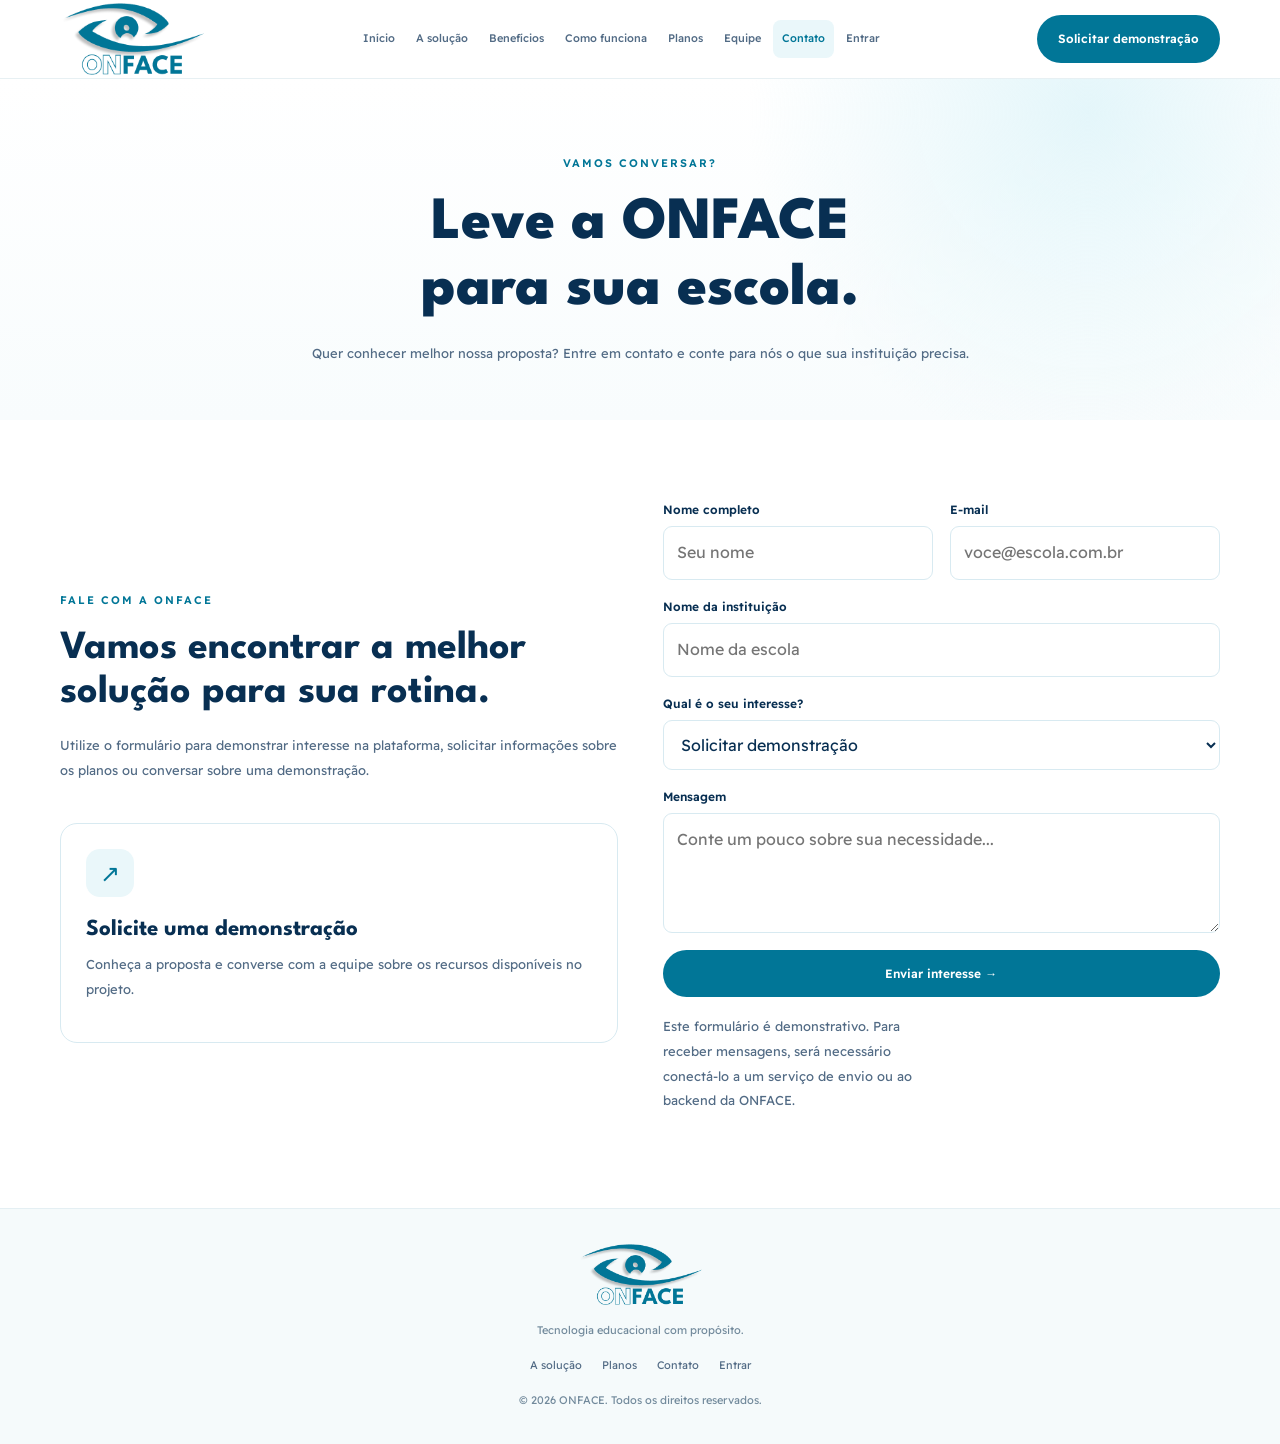
==== ONFACE-main/contato.html @ 7a50031a "Add files via upload" ====
<!DOCTYPE html>
<html lang="pt-BR">

<head>
    <meta charset="UTF-8">

    <meta name="viewport" content="width=device-width, initial-scale=1.0">

    <title>Contato | ONFACE</title>

    <link rel="stylesheet" href="styles.css">

    <link href="https://fonts.googleapis.com/css2?family=League+Spartan:wght@400;500;600;700;800&family=Readex+Pro:wght@300;400;500;600&display=swap"
          rel="stylesheet">
</head>

<body>

<header class="header">

    <div class="container nav-container">

         <a href="index.html" class="logo">
    <img
        src="imagens/logo-onface.png"
        alt="ONFACE — Tecnologia educacional"
        class="logo-image"
    >
</a>

        <button class="menu-toggle"
                id="menu-toggle"
                aria-label="Abrir menu">
            ☰
        </button>

        <nav class="nav-links" id="nav-links">
            <a href="index.html">Início</a>
            <a href="solucao.html">A solução</a>
            <a href="beneficios.html">Benefícios</a>
            <a href="funcionamento.html">Como funciona</a>
            <a href="planos.html">Planos</a>
            <a href="equipe.html">Equipe</a>
            <a href="contato.html">Contato</a>
            <a href="login.html" class="btn-entrar">Entrar</a>
        </nav>

        <a href="contato.html" class="btn btn-primary nav-button">
            Solicitar demonstração
        </a>

    </div>

</header>


<main>

    <section class="page-hero">

        <div class="container">

            <span class="eyebrow">VAMOS CONVERSAR?</span>

            <h1>
                Leve a ONFACE
                <br>
                para sua escola.
            </h1>

            <p>
                Quer conhecer melhor nossa proposta?
                Entre em contato e conte para nós o que sua
                instituição precisa.
            </p>

        </div>

    </section>


    <section class="section">

        <div class="container split-layout">

            <!-- INFORMAÇÕES DE CONTATO -->

            <div>

                <span class="eyebrow">FALE COM A ONFACE</span>

                <h2>
                    Vamos encontrar a melhor solução
                    para sua rotina.
                </h2>

                <p>
                    Utilize o formulário para demonstrar interesse
                    na plataforma, solicitar informações sobre os
                    planos ou conversar sobre uma demonstração.
                </p>

                <br>

                <article class="info-card">

                    <div class="icon-box">↗</div>

                    <h3>Solicite uma demonstração</h3>

                    <p>
                        Conheça a proposta e converse com a equipe
                        sobre os recursos disponíveis no projeto.
                    </p>

                </article>

            </div>


            <!-- FORMULÁRIO -->

            <form class="contact-form" id="contact-form">

                <div class="form-field">

                    <label for="nome">Nome completo</label>

                    <input
                        type="text"
                        id="nome"
                        name="nome"
                        placeholder="Seu nome"
                        autocomplete="name"
                        required
                    >

                </div>


                <div class="form-field">

                    <label for="email">E-mail</label>

                    <input
                        type="email"
                        id="email"
                        name="email"
                        placeholder="voce@escola.com.br"
                        autocomplete="email"
                        required
                    >

                </div>


                <div class="form-field full">

                    <label for="instituicao">Nome da instituição</label>

                    <input
                        type="text"
                        id="instituicao"
                        name="instituicao"
                        placeholder="Nome da escola"
                    >

                </div>


                <div class="form-field full">

                    <label for="interesse">Qual é o seu interesse?</label>

                    <select id="interesse" name="interesse">

                        <option value="demonstracao">
                            Solicitar demonstração
                        </option>

                        <option value="planos">
                            Conhecer os planos
                        </option>

                        <option value="recursos">
                            Conhecer os recursos
                        </option>

                        <option value="outro">
                            Outro assunto
                        </option>

                    </select>

                </div>


                <div class="form-field full">

                    <label for="mensagem">Mensagem</label>

                    <textarea
                        id="mensagem"
                        name="mensagem"
                        placeholder="Conte um pouco sobre sua necessidade..."
                    ></textarea>

                </div>


                <div class="form-field full">

                    <button type="submit" class="btn btn-primary">
                        Enviar interesse →
                    </button>

                </div>

                <p class="form-note">
                    Este formulário é demonstrativo. Para receber
                    mensagens, será necessário conectá-lo a um
                    serviço de envio ou ao backend da ONFACE.
                </p>

                <p
                    id="form-status"
                    class="form-note"
                    role="status"
                    aria-live="polite">
                </p>

            </form>

        </div>

    </section>

</main>


<footer class="footer">

    <div class="container footer-content">

         <a href="index.html" class="logo">
    <img
        src="imagens/logo-onface.png"
        alt="ONFACE — Tecnologia educacional"
        class="logo-image"
    >
</a>

        <p>Tecnologia educacional com propósito.</p>

        <div class="footer-links">
            <a href="solucao.html">A solução</a>
            <a href="planos.html">Planos</a>
            <a href="contato.html">Contato</a>
            <a href="login.html" class="btn-entrar">Entrar</a>
        </div>

        <small>© 2026 ONFACE. Todos os direitos reservados.</small>

    </div>

</footer>


<script src="script.js"></script>

<script>
    const formulario = document.getElementById("contact-form");

    formulario.addEventListener("submit", function(event) {

        event.preventDefault();

        document.getElementById("form-status").textContent =
            "O formulário está preenchido, mas ainda precisa ser conectado ao sistema de envio da ONFACE.";

    });
</script>

</body>
</html>
---- ONFACE-main/styles.css ----
/* =================================
   1. IDENTIDADE VISUAL DA ONFACE
================================= */

:root {
    --azul: #017697;
    --azul-claro: #0794b4;
    --azul-escuro: #082f52;

    --cinza: #526b85;
    --cinza-claro: #f5fafb;
    --borda: #d8eaf1;
    --branco: #ffffff;

    --sombra: 0 15px 40px rgba(7, 59, 81, 0.08);

    --fonte-titulo: 'League Spartan', sans-serif;
    --fonte-texto: 'Readex Pro', sans-serif;
}


/* =================================
   2. CONFIGURAÇÕES GERAIS
================================= */

* {
    margin: 0;
    padding: 0;
    box-sizing: border-box;
}

html {
    scroll-behavior: smooth;
}

body {
    font-family: var(--fonte-texto);
    color: var(--azul-escuro);
    background: var(--branco);
    line-height: 1.6;
}

a {
    text-decoration: none;
    color: inherit;
}

button,
input,
textarea,
select {
    font: inherit;
}

.container {
    width: min(1160px, calc(100% - 40px));
    margin: 0 auto;
}

section {
    scroll-margin-top: 90px;
}

h1,
h2,
h3 {
    font-family: var(--fonte-titulo);
    line-height: 1.1;
}


/* =================================
   3. CABEÇALHO
================================= */

.header {
    position: sticky;
    top: 0;
    z-index: 1000;

    background: rgba(255, 255, 255, 0.96);
    backdrop-filter: blur(12px);

    border-bottom: 1px solid #e7f0f3;
}

.nav-container {
    min-height: 78px;

    display: flex;
    align-items: center;
    justify-content: space-between;
    gap: 20px;
}

/* LOGO OFICIAL ONFACE */

.logo {
    display: inline-flex;
    align-items: center;
    text-decoration: none;
    flex-shrink: 0;
}

.logo-image {
    display: block;
    width: 145px;
    height: auto;
    object-fit: contain;
}

/* Logo no rodapé */

.footer .logo-image {
    width: 125px;
}

/* Ajuste para celulares */

@media (max-width: 768px) {
    .logo-image {
        width: 115px;
    }

    .footer .logo-image {
        width: 105px;
    }
}

.nav-links {
    display: flex;
    align-items: center;
    gap: 3px;
}

.nav-links a {
    padding: 10px 9px;

    color: var(--cinza);
    font-size: 11px;
    font-weight: 500;

    border-radius: 8px;
    transition: 0.25s;
}

.nav-links a:hover,
.nav-links a.active {
    color: var(--azul);
    background: #eaf7fa;
}

.menu-toggle {
    display: none;

    border: 0;
    background: #eaf7fa;
    color: var(--azul);

    padding: 9px 12px;
    border-radius: 9px;

    font-size: 22px;
    cursor: pointer;
}


/* =================================
   4. BOTÕES
================================= */

.btn {
    display: inline-flex;
    align-items: center;
    justify-content: center;
    gap: 8px;

    padding: 13px 20px;

    border: 1px solid transparent;
    border-radius: 30px;

    font-size: 12px;
    font-weight: 600;

    cursor: pointer;
    transition: 0.25s;
}

.btn:hover {
    transform: translateY(-2px);
}

.btn-primary {
    background: var(--azul);
    color: var(--branco);
}

.btn-primary:hover {
    background: #005d79;
    box-shadow: 0 8px 22px #01769730;
}

.btn-outline {
    color: var(--azul);
    background: var(--branco);
    border-color: var(--borda);
}

.btn-outline:hover {
    background: #eaf7fa;
}

.btn-white {
    background: var(--branco);
    color: var(--azul);
    flex-shrink: 0;
}

.btn-white:hover {
    background: #eaf7fa;
}

.nav-button {
    white-space: nowrap;
}


/* =================================
   5. APRESENTAÇÃO PRINCIPAL
================================= */

.hero {
    padding: 75px 0;

    background:
        radial-gradient(
            circle at 85% 20%,
            #e3f5f9,
            transparent 35%
        ),
        linear-gradient(
            180deg,
            #ffffff,
            #f8fcfd
        );

    overflow: hidden;
}

.hero-grid {
    display: grid;
    grid-template-columns: 1fr 1fr;
    align-items: center;
    gap: 55px;
}

.eyebrow {
    display: inline-block;

    margin-bottom: 18px;

    color: var(--azul);
    font-size: 11px;
    font-weight: 600;
    letter-spacing: 2px;
}

.hero h1 {
    max-width: 600px;

    font-size: clamp(44px, 5vw, 68px);
    font-weight: 800;
    letter-spacing: -2px;
}

.hero h1 span {
    color: var(--azul);
}

.hero-content > p {
    max-width: 530px;

    margin-top: 22px;

    color: var(--cinza);
    font-size: 14px;
    line-height: 1.9;
}

.hero-buttons {
    display: flex;
    flex-wrap: wrap;
    gap: 12px;

    margin-top: 26px;
}

.hero-note {
    margin-top: 20px;

    color: #8198a8;
    font-size: 11px;
}


/* =================================
   6. PAINEL ILUSTRATIVO
================================= */

.hero-visual {
    position: relative;
    padding: 15px 0;
}

.dashboard-card {
    position: relative;
    z-index: 2;

    background: var(--branco);

    border: 7px solid #163448;
    border-radius: 17px;

    overflow: hidden;

    box-shadow: 0 25px 55px #08375020;
}

.dashboard-header {
    display: flex;
    align-items: center;
    justify-content: space-between;

    padding: 13px;

    background: #f8fcfd;
    border-bottom: 1px solid var(--borda);
}

.logo-mini {
    color: var(--azul);
    font-family: var(--fonte-titulo);
    font-size: 17px;
    font-weight: 800;
}

.online-status {
    color: #7b93a5;
    font-size: 9px;
}

.dashboard-content {
    padding: 20px 15px;
}

.dashboard-content h3 {
    font-size: 24px;
}

.dashboard-content > p {
    margin: 5px 0 18px;

    color: #8094a4;
    font-size: 10px;
}

.dashboard-stats {
    display: grid;
    grid-template-columns: repeat(3, 1fr);
    gap: 8px;
}

.stat-card {
    padding: 11px 8px;

    background: #fbfdfe;
    border: 1px solid #e3edf1;
    border-radius: 9px;
}

.stat-card span,
.stat-card small {
    display: block;

    color: #7d91a2;
    font-size: 9px;
}

.stat-card strong {
    display: block;

    margin: 5px 0;

    font-family: var(--fonte-titulo);
    font-size: 25px;
}

.green {
    color: #159b83 !important;
}

.student-list {
    margin-top: 15px;

    border: 1px solid #e4edf1;
    border-radius: 8px;
    overflow: hidden;
}

.student-row {
    display: grid;
    grid-template-columns: 1.3fr 0.6fr 0.8fr;
    gap: 5px;

    padding: 10px 7px;

    border-top: 1px solid #edf3f5;

    color: var(--cinza);
    font-size: 9px;
}

.student-row:first-child {
    border-top: 0;
}

.student-heading {
    background: #f6fafb;
    color: #8094a4;
}

.floating-card {
    position: absolute;
    z-index: 3;

    right: -12px;
    bottom: -5px;

    display: flex;
    align-items: center;
    gap: 10px;

    padding: 14px;

    background: var(--branco);
    border: 1px solid var(--borda);
    border-radius: 12px;

    box-shadow: var(--sombra);
}

.check-icon {
    display: grid;
    place-items: center;

    width: 34px;
    height: 34px;

    border-radius: 50%;
    background: #e1f7f1;
    color: #159b83;
    font-size: 19px;
}

.floating-card strong,
.floating-card small {
    display: block;
}

.floating-card strong {
    font-size: 11px;
}

.floating-card small {
    margin-top: 4px;

    color: var(--cinza);
    font-size: 9px;
}


/* =================================
   7. SEÇÕES
================================= */

.section {
    padding: 80px 0;
}

.section-light {
    background: var(--cinza-claro);
}

.section-heading {
    max-width: 730px;
    margin: 0 auto 42px;

    text-align: center;
}

.section-heading h2 {
    font-size: clamp(34px, 4vw, 48px);
    font-weight: 800;
    letter-spacing: -1px;
}

.section-heading p {
    margin-top: 16px;

    color: var(--cinza);
    font-size: 13px;
    line-height: 1.9;
}


/* =================================
   8. CARDS
================================= */

.cards-grid {
    display: grid;
    grid-template-columns: repeat(3, 1fr);
    gap: 20px;
}

.benefits-grid {
    display: grid;
    grid-template-columns: repeat(4, 1fr);
    gap: 18px;
}

.info-card,
.benefit-card {
    padding: 25px;

    background: var(--branco);
    border: 1px solid var(--borda);
    border-radius: 17px;

    transition: 0.25s;
}

.info-card:hover,
.benefit-card:hover {
    transform: translateY(-5px);
    border-color: #9acbd8;
    box-shadow: var(--sombra);
}

.icon-box {
    display: grid;
    place-items: center;

    width: 48px;
    height: 48px;

    margin-bottom: 20px;

    border-radius: 14px;
    background: #eaf7fa;
    color: var(--azul);

    font-size: 24px;
}

.info-card h3,
.benefit-card h3 {
    margin-bottom: 10px;
    font-size: 23px;
}

.info-card p,
.benefit-card p {
    color: var(--cinza);
    font-size: 12px;
    line-height: 1.9;
}

.text-link {
    display: inline-block;
    margin-top: 18px;

    color: var(--azul);
    font-size: 11px;
    font-weight: 600;
}

.center-button {
    margin-top: 30px;
    text-align: center;
}


/* =================================
   9. CHAMADA COMERCIAL
================================= */

.cta-band {
    display: flex;
    align-items: center;
    justify-content: space-between;
    gap: 30px;

    padding: 35px;

    border-radius: 18px;

    background: linear-gradient(
        110deg,
        #087e9b,
        #016887
    );

    color: var(--branco);
}

.cta-band h2 {
    max-width: 600px;
    font-size: 34px;
}

.cta-band p {
    max-width: 590px;
    margin-top: 12px;

    color: #d8eef4;
    font-size: 12px;
    line-height: 1.8;
}

.eyebrow-light {
    color: #d5f3f8;
}


/* =================================
   10. PÁGINAS INTERNAS
================================= */

.page-hero {
    padding: 70px 0 55px;

    text-align: center;

    background:
        radial-gradient(
            circle at 85% 10%,
            #e4f6fa,
            transparent 30%
        ),
        linear-gradient(
            180deg,
            #ffffff,
            #f8fcfd
        );
}

.page-hero h1 {
    font-size: clamp(40px, 5vw, 60px);
    font-weight: 800;
}

.page-hero p {
    max-width: 700px;
    margin: 18px auto 0;

    color: var(--cinza);
    font-size: 13px;
    line-height: 1.9;
}

.content-grid {
    display: grid;
    grid-template-columns: repeat(3, 1fr);
    gap: 20px;
}

.split-layout {
    display: grid;
    grid-template-columns: 1fr 1fr;
    align-items: center;
    gap: 45px;
}

.split-layout h2 {
    margin-bottom: 18px;
    font-size: 40px;
}

.split-layout p {
    margin-bottom: 15px;

    color: var(--cinza);
    font-size: 13px;
    line-height: 1.9;
}


/* =================================
   11. PLANOS
================================= */

.plans-grid {
    display: grid;
    grid-template-columns: repeat(4, 1fr);
    gap: 17px;
}

.plan-card {
    display: flex;
    flex-direction: column;

    padding: 25px;

    background: var(--branco);
    border: 1px solid var(--borda);
    border-radius: 17px;
}

.plan-card.featured {
    border: 2px solid var(--azul);
    box-shadow: var(--sombra);
}

.plan-label {
    color: var(--azul);
    font-size: 10px;
    font-weight: 600;
    letter-spacing: 1px;
    text-transform: uppercase;
}

.plan-card h3 {
    margin: 12px 0;
    font-size: 27px;
}

.plan-price {
    margin-bottom: 10px;

    font-family: var(--fonte-titulo);
    font-size: 27px;
    font-weight: 800;
}

.plan-description {
    min-height: 55px;

    color: var(--cinza);
    font-size: 11px;
    line-height: 1.8;
}

.plan-card ul {
    margin: 20px 0;
    padding-left: 17px;

    color: var(--cinza);
    font-size: 11px;
    line-height: 2;
}

.plan-card .btn {
    width: 100%;
    margin-top: auto;
}


/* =================================
   12. EQUIPE
================================= */

/* =========================================
   PÁGINA DA EQUIPE ONFACE
========================================= */

.team-hero {
    text-align: center;
    background:
        radial-gradient(
            circle at 90% 10%,
            rgba(1, 118, 151, 0.10),
            transparent 35%
        ),
        #f2f8fc;
}

.team-hero h1 span {
    color: #017697;
}

.team-hero .container {
    max-width: 850px;
}

.team-section {
    background: #ffffff;
}

.team-grid {
    display: grid;

    grid-template-columns: repeat(3, minmax(0, 1fr));

    gap: 28px;

    margin-top: 45px;
}


/* CARD DO INTEGRANTE */

.team-card {
    position: relative;

    display: flex;
    flex-direction: column;

    overflow: hidden;

    background: #ffffff;

    border: 1px solid #d9e8ee;

    border-radius: 16px;

    box-shadow: 0 8px 24px rgba(0, 55, 75, 0.07);

    transition:
        transform 0.25s ease,
        box-shadow 0.25s ease;
}

.team-card:hover {
    transform: translateY(-6px);

    box-shadow: 0 15px 32px rgba(0, 55, 75, 0.13);
}


/* FOTOGRAFIA */

.team-photo {
    width: 100%;

    aspect-ratio: 4 / 3;

    overflow: hidden;

    background: #eaf3f7;
}

.team-photo img {
    display: block;

    width: 100%;
    height: 100%;

    object-fit: cover;
    object-position: center 30%;

    transition: transform 0.4s ease;
}

.team-card:hover .team-photo img {
    transform: scale(1.04);
}


/* INFORMAÇÕES */

.team-info {
    padding: 22px 20px 24px;
}

.team-info h3 {
    margin: 0 0 10px;

    color: #017697;

    font-family: "League Spartan", sans-serif;

    font-size: 24px;

    font-weight: 700;

    line-height: 1.15;
}

.team-info p {
    margin: 0;

    color: #536c79;

    font-family: "Readex Pro", sans-serif;

    font-size: 14px;

    line-height: 1.6;
}


/* RESPONSIVIDADE PARA TABLETS */

@media (max-width: 900px) {

    .team-grid {
        grid-template-columns: repeat(2, minmax(0, 1fr));

        gap: 22px;
    }

}


/* RESPONSIVIDADE PARA CELULARES */

@media (max-width: 560px) {

    .team-grid {
        grid-template-columns: 1fr;

        gap: 22px;

        max-width: 380px;

        margin-right: auto;
        margin-left: auto;
    }

    .team-info {
        padding: 20px;
    }

    .team-info h3 {
        font-size: 22px;
    }

    .team-info p {
        font-size: 14px;
    }

}

/* =================================
   13. FORMULÁRIOS
================================= */

.contact-form {
    display: grid;
    grid-template-columns: 1fr 1fr;
    gap: 17px;
}

.form-field {
    display: flex;
    flex-direction: column;
    gap: 7px;
}

.form-field.full {
    grid-column: 1 / -1;
}

.form-field label {
    font-size: 12px;
    font-weight: 600;
}

.form-field input,
.form-field select,
.form-field textarea {
    width: 100%;
    padding: 13px;

    border: 1px solid var(--borda);
    border-radius: 9px;

    background: var(--branco);
    color: var(--azul-escuro);

    outline: none;
}

.form-field input:focus,
.form-field select:focus,
.form-field textarea:focus {
    border-color: var(--azul);
    box-shadow: 0 0 0 3px #01769718;
}

.form-field textarea {
    min-height: 120px;
    resize: vertical;
}


/* =================================
   14. RODAPÉ
================================= */

.footer {
    padding: 35px 0;

    background: #f5fafb;
    border-top: 1px solid #e4eff3;
}

.footer-content {
    display: flex;
    flex-direction: column;
    align-items: center;
    gap: 17px;

    text-align: center;
}

.footer-content p,
.footer-content small {
    color: #71899b;
    font-size: 11px;
}

.footer-links {
    display: flex;
    flex-wrap: wrap;
    justify-content: center;
    gap: 20px;
}

.footer-links a {
    color: var(--cinza);
    font-size: 11px;
}

.footer-links a:hover {
    color: var(--azul);
}


/* =================================
   15. ANIMAÇÕES
================================= */

.reveal {
    opacity: 0;
    transform: translateY(18px);
    transition: opacity 0.6s, transform 0.6s;
}

.reveal.visible {
    opacity: 1;
    transform: translateY(0);
}


/* =================================
   16. RESPONSIVIDADE
================================= */

@media (max-width: 1050px) {

    .nav-links a {
        padding: 9px 5px;
        font-size: 10px;
    }

    .nav-button {
        padding: 11px 13px;
        font-size: 10px;
    }

    .plans-grid,
    .benefits-grid {
        grid-template-columns: repeat(2, 1fr);
    }

    .hero-grid {
        gap: 30px;
    }

}

@media (max-width: 800px) {

    .nav-container {
        min-height: 72px;
    }

    .menu-toggle {
        display: block;
        margin-left: auto;
    }

    .nav-button {
        display: none;
    }

    .nav-links {
        display: none;

        position: absolute;
        top: 72px;
        left: 0;
        right: 0;

        flex-direction: column;
        align-items: stretch;

        padding: 15px 20px;

        background: var(--branco);
        border-bottom: 1px solid var(--borda);
        box-shadow: var(--sombra);
    }

    .nav-links.open {
        display: flex;
    }

    .nav-links a {
        padding: 12px;
        font-size: 13px;
    }

    .hero-grid,
    .split-layout {
        grid-template-columns: 1fr;
    }

    .hero {
        padding: 55px 0;
    }

    .hero-visual {
        max-width: 560px;
        width: 100%;
        margin: 0 auto;
    }

    .cards-grid,
    .content-grid,
    .team-grid {
        grid-template-columns: repeat(2, 1fr);
    }

    .section {
        padding: 60px 0;
    }

    .cta-band {
        align-items: flex-start;
        flex-direction: column;
    }

}

@media (max-width: 540px) {

    .container {
        width: calc(100% - 30px);
    }

    .hero h1 {
        font-size: 44px;
    }

    .hero-content > p {
        font-size: 13px;
    }

    .hero-buttons {
        flex-direction: column;
        align-items: stretch;
    }

    .hero-buttons .btn {
        width: 100%;
    }

    .dashboard-content {
        padding: 12px 7px;
    }

    .dashboard-content h3 {
        font-size: 19px;
    }

    .stat-card {
        padding: 7px 4px;
    }

    .stat-card strong {
        font-size: 19px;
    }

    .student-row {
        font-size: 7px;
        padding: 8px 4px;
    }

    .floating-card {
        right: -3px;
        bottom: -15px;
        padding: 9px;
    }

    .cards-grid,
    .content-grid,
    .team-grid,
    .benefits-grid,
    .plans-grid {
        grid-template-columns: 1fr;
    }

    .section-heading h2 {
        font-size: 35px;
    }

    .page-hero h1 {
        font-size: 40px;
    }

    .cta-band {
        padding: 25px;
    }

    .cta-band h2 {
        font-size: 30px;
    }

    .contact-form {
        grid-template-columns: 1fr;
    }

    .form-field.full {
        grid-column: auto;
    }

}

@media (prefers-reduced-motion: reduce) {

    *,
    *::before,
    *::after {
        scroll-behavior: auto !important;
        animation: none !important;
        transition: none !important;
    }

    .reveal {
        opacity: 1;
        transform: none;
    }

}
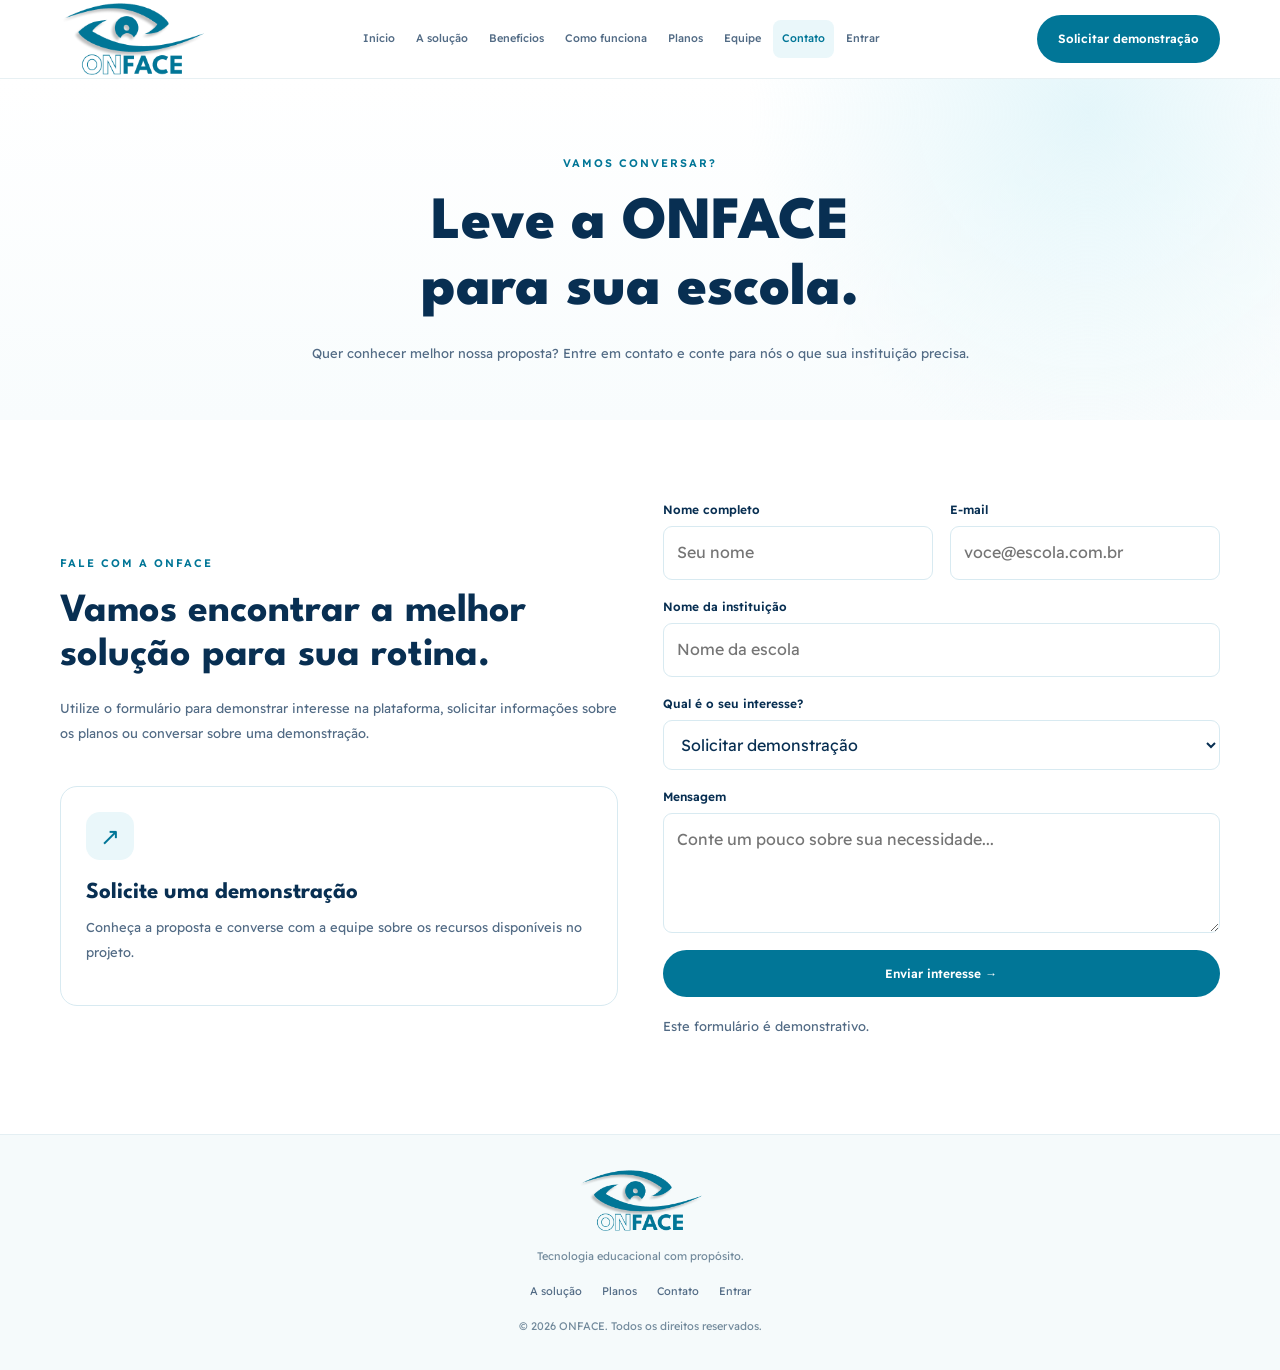
==== commit 4ba52e42: "Integração do backend Flask e melhorias nos portais ONFACE" ====
--- a/ONFACE-main/contato.html
+++ b/ONFACE-main/contato.html
@@ -217,9 +217,7 @@
                 </div>
 
                 <p class="form-note">
-                    Este formulário é demonstrativo. Para receber
-                    mensagens, será necessário conectá-lo a um
-                    serviço de envio ou ao backend da ONFACE.
+                    Este formulário é demonstrativo.
                 </p>
 
                 <p
